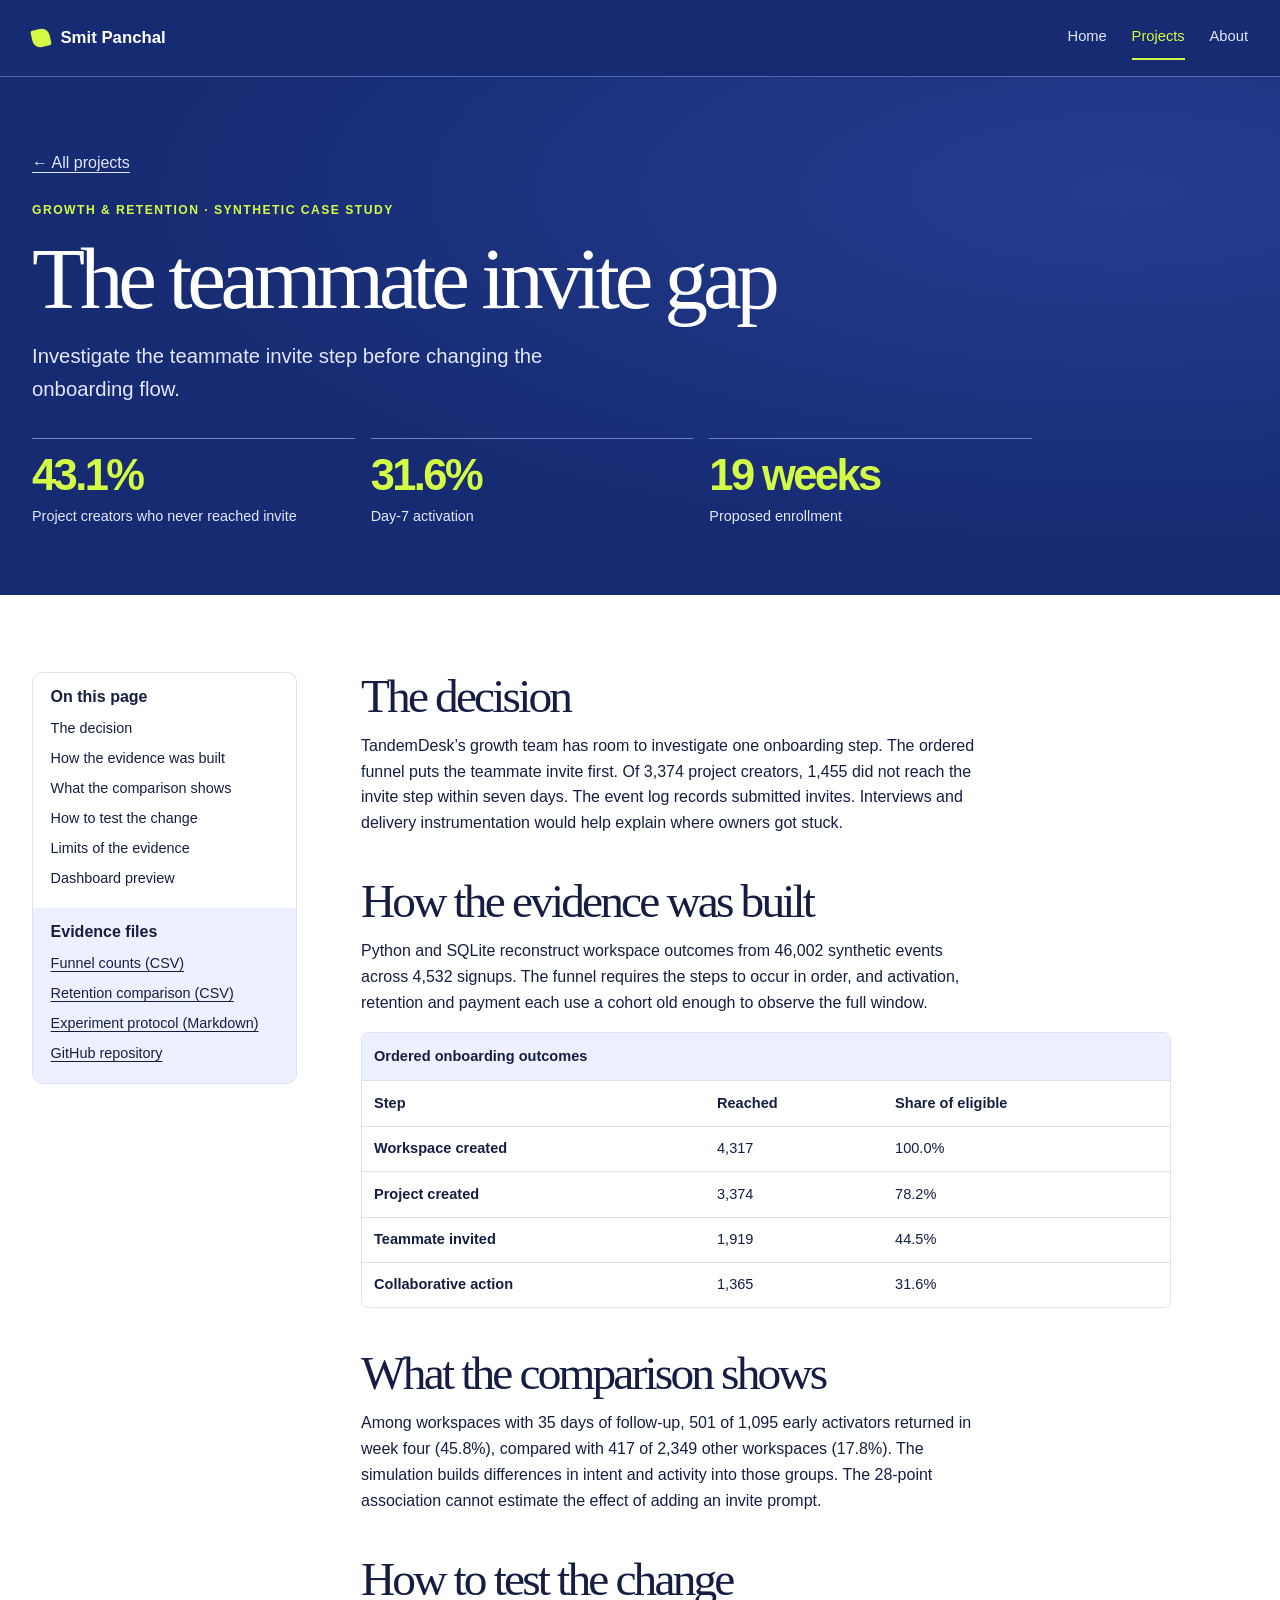
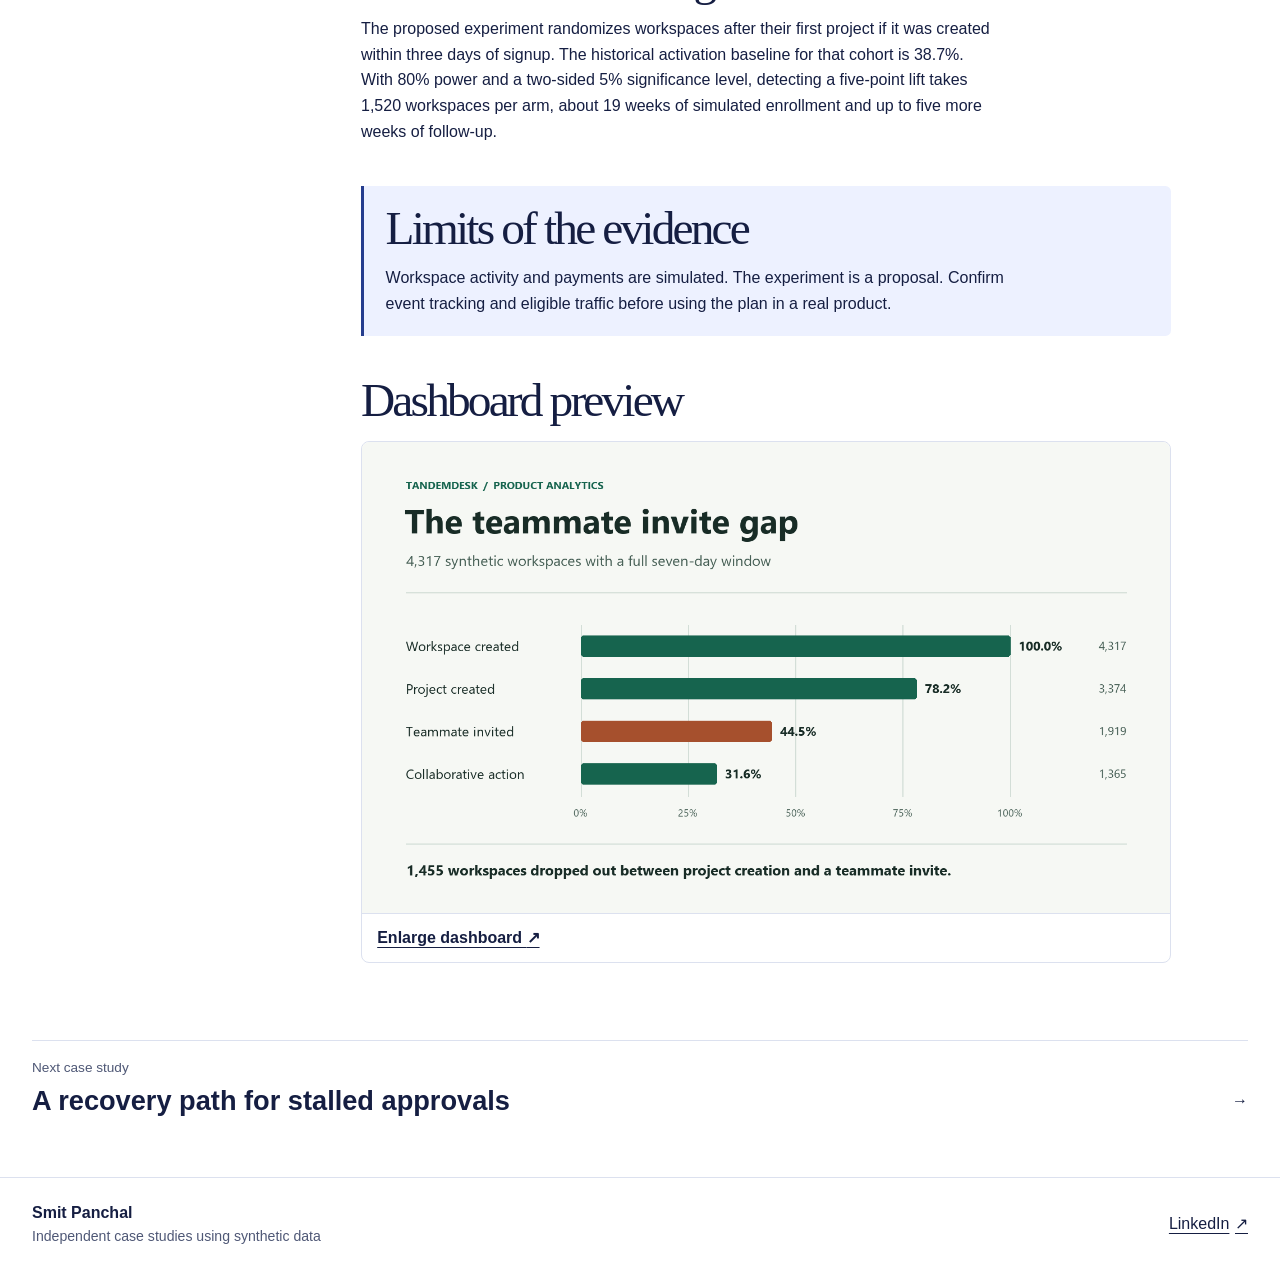
==== growth-retention.html @ 5a7a0948 "Add portfolio source and evidence" ====
<!doctype html>
<html lang="en">
<head>
  <meta charset="utf-8">
  <meta name="viewport" content="width=device-width, initial-scale=1">
  <title>The teammate invite gap | Smit Panchal</title>
  <meta name="description" content="Trace seven-day onboarding, compare later workspace retention, and size a proposed teammate invite experiment.">
  <meta property="og:title" content="The teammate invite gap | Smit Panchal">
  <meta property="og:description" content="Trace seven-day onboarding, compare later workspace retention, and size a proposed teammate invite experiment.">
  <meta property="og:type" content="article">
  <meta property="og:site_name" content="Smit Panchal · AI Business Analyst">
  <link rel="canonical" href="https://itssmit1773-code.github.io/portfolio/growth-retention.html">
  <meta property="og:url" content="https://itssmit1773-code.github.io/portfolio/growth-retention.html">
  <meta property="og:image" content="https://itssmit1773-code.github.io/portfolio/assets/growth-dashboard.png">
  <meta property="og:image:alt" content="Dashboard screenshot showing synthetic case study data">
  <meta name="twitter:card" content="summary_large_image">
  <meta name="theme-color" content="#172B72">
  <link rel="icon" href="assets/favicon.png" type="image/png">
  <link rel="stylesheet" href="assets/site.css">
  <script src="assets/profile.js" defer></script>
</head>
<body data-page="growth-retention">
  <a class="skip" href="#main">Skip to content</a>
  <header class="site-header">
    <div class="wrap header-inner">
      <a class="brand" href="index.html"><span class="brand-mark" aria-hidden="true"></span>Smit Panchal</a>
      <nav aria-label="Main navigation">
        <a href="index.html">Home</a>
        <a href="projects.html" aria-current="location">Projects</a>
        <a href="about.html">About</a>
      </nav>
    </div>
  </header>
  <main id="main" tabindex="-1">

    <section class="case-top dark" data-accent="0">
      <div class="wrap case-hero">
        <a class="crumb" href="projects.html">← All projects</a>
        <p class="eyebrow">Growth & retention · Synthetic case study</p>
        <h1>The teammate invite gap</h1>
        <p class="intro">Investigate the teammate invite step before changing the onboarding flow.</p>
        <dl class="facts"><div><dt>Project creators who never reached invite</dt><dd>43.1%</dd></div><div><dt>Day-7 activation</dt><dd>31.6%</dd></div><div><dt>Proposed enrollment</dt><dd>19 weeks</dd></div></dl>
      </div>
    </section>
    <div class="wrap section case-grid" data-accent="0">
      <aside class="side" aria-label="Case study navigation and evidence">
        <nav class="case-nav" aria-label="In this case study">
          <h2>On this page</h2>
          <ul>
            <li><a href="#decision">The decision</a></li>
            <li><a href="#evidence">How the evidence was built</a></li>
            <li><a href="#retention">What the comparison shows</a></li>
            <li><a href="#experiment">How to test the change</a></li>
            <li><a href="#limits">Limits of the evidence</a></li>
            <li><a href="#dashboard">Dashboard preview</a></li>
          </ul>
        </nav>
        <section class="evidence" aria-labelledby="evidence-files">
          <h2 id="evidence-files">Evidence files</h2>
          <ul>
            <li><a href="assets/onboarding-funnel.csv" download>Funnel counts (CSV)</a></li>
            <li><a href="assets/retention-by-activation.csv" download>Retention comparison (CSV)</a></li>
            <li><a href="assets/experiment-protocol.md" download>Experiment protocol (Markdown)</a></li>
            <li><a href="https://github.com/itssmit1773-code/product-growth-retention">GitHub repository</a></li>
          </ul>
        </section>
      </aside>
      <article class="case-article">
        <section id="decision">
          <h2>The decision</h2>
          <p>TandemDesk’s growth team has room to investigate one onboarding step. The ordered funnel puts the teammate invite first. Of 3,374 project creators, 1,455 did not reach the invite step within seven days. The event log records submitted invites. Interviews and delivery instrumentation would help explain where owners got stuck.</p>
        </section>
        <section id="evidence">
          <h2>How the evidence was built</h2>
          <p>Python and SQLite reconstruct workspace outcomes from 46,002 synthetic events across 4,532 signups. The funnel requires the steps to occur in order, and activation, retention and payment each use a cohort old enough to observe the full window.</p>
          <div class="table-wrap" tabindex="0" role="region" aria-label="Ordered onboarding outcomes"><table><caption>Ordered onboarding outcomes</caption><thead><tr><th scope="col">Step</th><th scope="col">Reached</th><th scope="col">Share of eligible</th></tr></thead><tbody><tr><th scope="row">Workspace created</th><td>4,317</td><td>100.0%</td></tr><tr><th scope="row">Project created</th><td>3,374</td><td>78.2%</td></tr><tr><th scope="row">Teammate invited</th><td>1,919</td><td>44.5%</td></tr><tr><th scope="row">Collaborative action</th><td>1,365</td><td>31.6%</td></tr></tbody></table></div>
        </section>
        <section id="retention">
          <h2>What the comparison shows</h2>
          <p>Among workspaces with 35 days of follow-up, 501 of 1,095 early activators returned in week four (45.8%), compared with 417 of 2,349 other workspaces (17.8%). The simulation builds differences in intent and activity into those groups. The 28-point association cannot estimate the effect of adding an invite prompt.</p>
        </section>
        <section id="experiment">
          <h2>How to test the change</h2>
          <p>The proposed experiment randomizes workspaces after their first project if it was created within three days of signup. The historical activation baseline for that cohort is 38.7%. With 80% power and a two-sided 5% significance level, detecting a five-point lift takes 1,520 workspaces per arm, about 19 weeks of simulated enrollment and up to five more weeks of follow-up.</p>
        </section>
        <section id="limits" class="notice">
          <h2>Limits of the evidence</h2>
          <p>Workspace activity and payments are simulated. The experiment is a proposal. Confirm event tracking and eligible traffic before using the plan in a real product.</p>
        </section>
        <section id="dashboard">
          <h2>Dashboard preview</h2>
          <figure class="screenshot">
            <a class="dashboard-preview" href="assets/growth-dashboard.png" data-preview>
              <img src="assets/growth-dashboard.png" width="1440" height="840" alt="TandemDesk dashboard showing the seven-day onboarding funnel and the teammate invite drop-off." loading="lazy" decoding="async">
              <span>Enlarge dashboard <span aria-hidden="true">↗</span></span>
            </a>
          </figure>
        </section>
      </article>
    </div>
    <nav class="wrap next-project" aria-label="Next case study">
      <a href="voice-of-customer.html"><span>Next case study</span><strong>A recovery path for stalled approvals</strong><span class="link-arrow" aria-hidden="true">→</span></a>
    </nav>
    <dialog class="preview-dialog" aria-labelledby="preview-title">
      <div class="dialog-bar">
        <h2 id="preview-title">Dashboard preview</h2>
        <a class="full-image">Open image file</a>
        <form method="dialog"><button type="submit" autofocus>Close <span aria-hidden="true">×</span></button></form>
      </div>
      <div class="dialog-image"></div>
    </dialog>
  </main>
  <footer class="site-footer">
    <div class="wrap foot-inner">
      <p><strong>Smit Panchal</strong><span>Independent case studies using synthetic data</span></p>
      <a href="https://www.linkedin.com/in/smitpanchal17">LinkedIn <span aria-hidden="true">↗</span></a>
    </div>
  </footer>
</body>
</html>
---- assets/site.css ----
:root {
  color-scheme: light;
  --paper: #ffffff;
  --white: #ffffff;
  --ink: #151e42;
  --muted: #4f5876;
  --line: #dce1ef;
  --blue: #172b72;
  --blue-light: #e0e8ff;
  --lime: #d4fb45;
  --accent: #253d8e;
  --wash: #edf1ff;
  --display: "Instrument Serif", Georgia, serif;
  --body: "Instrument Sans", "Segoe UI", sans-serif;
  font-family: var(--body);
}
* { box-sizing: border-box; }
body { margin: 0; background: var(--paper); color: var(--ink); font-size: 1rem; line-height: 1.62; }
[hidden] { display: none !important; }
a { color: inherit; text-underline-offset: .23em; }
a:hover { text-decoration-thickness: 2px; }
:focus-visible { outline: 3px solid var(--blue); outline-offset: 4px; }
.dark :focus-visible, .site-header :focus-visible { outline-color: var(--lime); }
img { display: block; max-width: 100%; height: auto; }
.wrap { width: min(1220px, calc(100% - 4rem)); margin-inline: auto; }
.skip { position: fixed; inset: .5rem auto auto .5rem; transform: translateY(-150%); z-index: 4; background: var(--lime); color: var(--ink); padding: .65rem 1rem; }
.skip:focus { transform: none; }
.site-header, .dark { color: var(--white); background: var(--blue); }
.site-header { border-bottom: 1px solid #5267a8; }
.header-inner, .foot-inner { display: flex; align-items: center; justify-content: space-between; gap: .35rem 1.75rem; flex-wrap: wrap; }
.header-inner { min-height: 76px; padding-block: .45rem; }
.brand { display: inline-flex; gap: .65rem; align-items: center; font-weight: 700; text-decoration: none; font-size: 1.05rem; min-height: 44px; }
.brand-mark { width: 18px; height: 18px; background: var(--lime); border-radius: 2px 8px 2px 8px; transform: rotate(-13deg); }
.site-header nav { display: flex; gap: .2rem 1.55rem; }
.site-header nav a { display: grid; place-items: center; min-height: 44px; text-decoration: none; border-bottom: 2px solid transparent; color: var(--blue-light); font-size: .92rem; }
.site-header nav a:hover, .site-header nav [aria-current] { color: var(--lime); border-color: var(--lime); }
h1, h2, h3, p { margin: 0 0 1rem; }
h1, h2, h3 { text-wrap: balance; }
h1, h2 { font-family: var(--display); font-weight: 400; letter-spacing: -.06em; line-height: 1.02; }
h1 { font-size: clamp(3.45rem, 7.8vw, 7rem); }
h2 { font-size: clamp(2.15rem, 4.7vw, 3.65rem); }
h3 { font-size: clamp(1.37rem, 2.15vw, 1.75rem); letter-spacing: -.045em; line-height: 1.16; }
.eyebrow { color: var(--accent); font-weight: 750; font-size: .76rem; text-transform: uppercase; letter-spacing: .12em; margin-bottom: .9rem; }
.dark .eyebrow { color: var(--lime); }
.intro { font-size: clamp(1.07rem, 2.1vw, 1.27rem); max-width: 48ch; color: var(--muted); }
.dark .intro { color: var(--blue-light); }
.hero-grid { display: grid; grid-template-columns: minmax(0, 1fr) minmax(0, 1fr); align-items: center; gap: 1rem 2rem; padding-block: clamp(2.65rem, 4.5vw, 4.75rem); }
.home-hero { position: relative; isolation: isolate; border-bottom: 1px solid var(--line); }
.home-hero::before {
  position: absolute; inset: 0; z-index: -1; content: "";
  background: var(--blue);
  clip-path: polygon(57% 0, 100% 0, 100% 100%, 47% 100%);
}
.hero-copy { padding-right: clamp(0rem, 2vw, 2rem); }
.hero-copy h1 {
  margin-bottom: 1.25rem; font-family: var(--body); font-weight: 750;
  font-size: clamp(3rem, 5.45vw, 5.5rem); letter-spacing: -.065em;
}
.hero-copy .intro { max-width: 40ch; }
.actions { display: flex; align-items: center; gap: .5rem 1.5rem; flex-wrap: wrap; margin-top: 1.55rem; }
.actions a { min-height: 44px; display: inline-flex; align-items: center; gap: .65rem; font-weight: 700; }
.button { display: inline-flex; gap: 1.25rem; justify-content: space-between; padding: .65rem 1.05rem; border: 1px solid var(--blue); border-radius: .36rem; background: var(--lime); color: var(--blue); text-decoration: none; }
.button:hover { background: #e6ff86; }
.link-arrow { display: inline-block; transition: transform .2s ease; }
a:hover .link-arrow, a:focus-visible .link-arrow { transform: translateX(.24rem); }

.hero-art { height: clamp(315px, 36vw, 450px); display: grid; place-items: center; position: relative; isolation: isolate; overflow: hidden; }
.art-grid { position: absolute; inset: 4%; background-image: radial-gradient(#9badf0 1px, transparent 1px); background-size: 19px 19px; opacity: .55; mask-image: radial-gradient(ellipse, #000 34%, transparent 73%); }
.scene { position: relative; width: 310px; height: 224px; perspective: 850px; display: grid; place-items: center; }
.chart-plane { position: relative; width: 295px; height: 162px; transform-style: preserve-3d; transform: rotateX(57deg) rotateZ(-33deg); transition: transform .55s cubic-bezier(.2,.65,.3,1); background: repeating-linear-gradient(0deg, transparent 0 26px, #6276b7 26px 27px), repeating-linear-gradient(90deg, #263c87 0 26px, #6276b7 26px 27px); border: 1px solid #8196dd; box-shadow: 12px 28px 0 #0c1b50, 14px 32px 50px #0c1b50; }
.cube { --depth: 49px; width: 46px; height: var(--depth); position: absolute; bottom: 50px; transform-style: preserve-3d; }
.cube i, .cube b, .cube em { position: absolute; display: block; backface-visibility: visible; }
.cube i { inset: auto 0 0; height: var(--height); background: var(--front); transform: rotateX(-90deg); transform-origin: bottom; }
.cube b { inset: 0 0 0 auto; width: var(--height); background: var(--edge); transform: rotateY(90deg); transform-origin: right; }
.cube em { inset: 0; background: var(--top); transform: translateZ(var(--height)); border: 1px solid #ffffff4f; }
.cube-one { left: 26px; --height: 49px; --front: #5776d2; --edge: #3f58ad; --top: #91a9f2; }
.cube-two { left: 91px; --height: 82px; --front: #7795e8; --edge: #4b69c4; --top: #adc0ff; }
.cube-three { left: 156px; --height: 116px; --front: #9fb6f0; --edge: #667fc9; --top: #e0e8ff; }
.cube-four { left: 221px; --height: 149px; --front: #b5db31; --edge: #86a924; --top: var(--lime); }
@media (hover: hover) and (pointer: fine) {
  .hero-art:hover .chart-plane { transform: rotateX(52deg) rotateZ(-29deg); }
}
.section { padding-block: clamp(2.8rem, 6vw, 5.2rem); }
.section-title { display: flex; align-items: baseline; justify-content: space-between; flex-wrap: wrap; gap: .2rem 1.5rem; margin-bottom: 1.3rem; }
.section-title p { color: var(--muted); }
.work-list { display: grid; grid-template-columns: repeat(3, minmax(0, 1fr)); gap: 1.05rem; }
[data-accent="1"] { --accent: #4052a6; --wash: #f0f2ff; }
[data-accent="2"] { --accent: #304d77; --wash: #edf4fc; }
.work-card { display: flex; flex-direction: column; position: relative; background: var(--white); border: 1px solid var(--line); border-radius: .72rem; transition: border-color .24s ease, box-shadow .24s ease; }
.work-card:hover, .work-card:focus-within { border-color: var(--accent); box-shadow: 0 13px 28px #172b7217; }
.work-card h3 a, .project-row h2 a { text-decoration: none; }
.work-card h3 a::after, .project-row h2 a::after { position: absolute; inset: 0; content: ""; border-radius: inherit; }
.work-card h3 a:hover, .project-row h2 a:hover { text-decoration: underline; text-decoration-thickness: .05em; }
.work-copy { padding: 1.35rem 3rem 1.15rem 1.3rem; }
.work-copy p:not(.eyebrow), .project-result p:last-child { color: var(--muted); }
.card-arrow { position: absolute; display: grid; place-items: center; border: 1px solid var(--line); background: var(--white); color: var(--ink); border-radius: 100%; width: 2.15rem; height: 2.15rem; inset: auto .75rem .8rem auto; transition: background .24s ease, color .24s ease, transform .24s ease; }
.work-card:hover .card-arrow, .work-card:focus-within .card-arrow, .project-row:hover .card-arrow, .project-row:focus-within .card-arrow { background: var(--accent); color: white; transform: translate(2px, -2px); }
.mini-chart { min-height: 236px; display: flex; flex-direction: column; background: var(--wash); margin: 0; padding: 1.2rem; border-radius: .65rem .65rem 0 0; }
.mini-chart figcaption { font-weight: 750; margin-bottom: .52rem; }
.bar-list { padding: 0; margin: 0; list-style: none; display: grid; gap: .37rem; font-size: .82rem; }
.bar-label { display: flex; justify-content: space-between; gap: .5rem; }
.bar-label strong, td { font-variant-numeric: tabular-nums; }
.track { display: block; background: #172b7220; height: .29rem; border-radius: 1rem; margin-top: .17rem; }
.fill { display: block; background: var(--accent); height: 100%; border-radius: inherit; }
[data-amount="100.00"] { width: 100.00%; }
[data-amount="78.16"] { width: 78.16%; }
[data-amount="44.45"] { width: 44.45%; }
[data-amount="31.62"] { width: 31.62%; }
[data-amount="25.30"] { width: 25.30%; }
[data-amount="18.93"] { width: 18.93%; }
[data-amount="13.70"] { width: 13.70%; }
[data-amount="0.57"] { width: 0.57%; }
[data-amount="0.00"] { width: 0.00%; }
[data-amount="44.10"] { width: 44.10%; }
.mini-chart .quiet { color: var(--muted); font-size: .78rem; margin: auto 0 0; padding-top: .62rem; }
.project-list { border-top: 1px solid var(--line); margin-top: 2.4rem; }
.project-row { display: grid; grid-template-columns: 1fr .9fr; gap: 1rem 2rem; position: relative; border-bottom: 1px solid var(--line); padding: 1.5rem 3.3rem 1.5rem 1rem; transition: background .24s ease; }
.project-row:hover, .project-row:focus-within { background: var(--wash); }
.project-row h2 { font-size: clamp(2rem, 4.2vw, 3.25rem); margin-bottom: .65rem; }
.project-row .card-arrow { inset: 1.5rem .6rem auto auto; }
.project-row .method { font-size: .88rem; color: var(--muted); }
.project-row p:last-child { margin-bottom: 0; }

.case-top { background: radial-gradient(ellipse at 88% 22%, #233c8e, var(--blue) 65%); }
.case-hero { padding-block: clamp(2rem, 5vw, 4.5rem); }
.case-hero h1 { max-width: 20ch; font-size: clamp(3rem, 6.8vw, 6rem); }
.crumb { display: inline-flex; align-items: center; min-height: 44px; margin-bottom: 1rem; color: var(--blue-light); }
.facts { display: grid; grid-template-columns: repeat(3, minmax(0, 1fr)); gap: .55rem 1rem; margin: 2rem 0 0; max-width: 1000px; }
.facts div { display: flex; flex-direction: column-reverse; justify-content: flex-end; border-top: 1px solid #6d80bc; padding-block: .75rem .15rem; }
.facts dt { font-size: .9rem; color: var(--blue-light); }
.facts dd { margin: 0 0 .35rem; color: var(--lime); font-size: clamp(1.55rem, 3.4vw, 2.9rem); letter-spacing: -.06em; font-weight: 650; line-height: 1.12; }
.case-grid { display: grid; grid-template-columns: minmax(0, 265px) minmax(0, 1fr); gap: 2rem clamp(2rem, 5vw, 5rem); align-items: start; }
.case-article { max-width: 810px; }
.case-article > section { scroll-margin-top: 1.25rem; }
.case-article > section + section { margin-top: 2.55rem; }
.case-article p { max-width: 71ch; }
.case-article h2 { font-size: clamp(2rem, 3.7vw, 3.1rem); margin-bottom: .8rem; }
.side { border: 1px solid var(--line); border-radius: .62rem; background: var(--white); }
.side nav, .side section { padding: .9rem 1.1rem; }
.side h2 { font: 700 1rem/1.25 var(--body); letter-spacing: 0; margin-bottom: .4rem; }
.side ul { padding: 0; margin: 0; list-style: none; }
.side a { display: inline-flex; align-items: center; min-height: 30px; font-size: .9rem; }
.case-nav a { text-decoration: none; }
.case-nav a:hover { text-decoration: underline; }
.evidence { background: var(--wash); border-radius: 0 0 .58rem .58rem; }
.notice { padding: 1.15rem 1.35rem; background: var(--wash); border-left: 3px solid var(--accent); border-radius: 0 .35rem .35rem 0; }
.notice p:last-child { margin-bottom: 0; }
.table-wrap { overflow: auto; border: 1px solid var(--line); border-radius: .45rem; margin-block: 1rem; }
table { border-collapse: collapse; width: 100%; background: var(--white); font-size: .91rem; }
caption { padding: .75rem; font-weight: 750; text-align: left; background: var(--wash); }
td, th { padding: .65rem .75rem; border-top: 1px solid var(--line); text-align: left; vertical-align: top; }
.screenshot { margin: 1rem 0 0; }
.dashboard-preview { display: block; border: 1px solid var(--line); border-radius: .5rem; background: var(--white); color: var(--ink); }
.dashboard-preview img { border-radius: .47rem .47rem 0 0; width: 100%; }
.dashboard-preview > span { display: block; padding: .68rem .95rem; font-weight: 700; border-top: 1px solid var(--line); }
.preview-dialog { color: var(--ink); width: min(95vw, 1400px); max-height: 94vh; padding: 0; background: var(--white); border: 1px solid var(--line); border-radius: .65rem; overflow: hidden; }
.preview-dialog[open] { display: flex; flex-direction: column; }
.preview-dialog::backdrop { background: #101d49dc; }
.dialog-bar { display: flex; gap: .35rem 1rem; flex-wrap: wrap; align-items: center; padding: .55rem 1rem; border-bottom: 1px solid var(--line); }
.dialog-bar h2 { font: 700 1rem/1.2 var(--body); letter-spacing: 0; margin: 0 auto 0 0; }
.dialog-bar button { border: 1px solid var(--line); border-radius: .3rem; padding: .35rem .7rem; min-height: 44px; background: var(--paper); color: inherit; cursor: pointer; font: 650 .92rem var(--body); }
.dialog-image { overflow: auto; }
.dialog-image img { margin-inline: auto; }
.next-project { border-top: 1px solid var(--line); margin-bottom: 2.4rem; }
.next-project a { display: grid; grid-template-columns: 1fr auto; align-items: center; padding: 1rem 0; text-decoration: none; }
.next-project a span:first-child { grid-column: 1 / -1; color: var(--muted); font-size: .85rem; }
.next-project strong { font-size: clamp(1.25rem, 3vw, 1.7rem); }
.next-project a:hover strong { text-decoration: underline; }
.about-grid { display: grid; grid-template-columns: 1fr .73fr; align-items: start; gap: 2rem clamp(2rem, 7vw, 6rem); }
.about-copy > p { max-width: 56ch; }
.about-methods { padding: clamp(1.25rem, 3vw, 2.2rem); border: 1px solid var(--line); border-radius: .65rem; background: var(--wash); }
.about-methods h2 { font-size: clamp(1.9rem, 3.2vw, 2.8rem); }
.about-methods dl { margin-bottom: 0; }
.about-methods dt { font-weight: 750; }
.about-methods dd { margin: .18rem 0 0; color: var(--muted); }
.about-methods dl div { border-top: 1px solid var(--line); padding-block: .7rem; }
.site-footer { border-top: 1px solid var(--line); }
.foot-inner { padding-block: 1.35rem; }
.foot-inner p { margin: 0; }
.foot-inner p span { display: block; color: var(--muted); font-size: .88rem; }
.foot-inner a { display: inline-flex; min-height: 44px; align-items: center; gap: .35rem; }
@media (prefers-reduced-motion: no-preference) {
  .reveal { animation: reveal .48s ease-out both; }
  @keyframes reveal {
    from { opacity: .72; transform: translateY(8px); }
    to { opacity: 1; transform: translateY(0); }
  }
  .reveal:focus-within { animation: none; }
}
@media (prefers-reduced-motion: reduce) {
  *, *::before, *::after { animation: none !important; transition: none !important; }
  .hero-art:hover .chart-plane { transform: rotateX(57deg) rotateZ(-33deg); }
  a:hover .link-arrow, a:focus-visible .link-arrow, .work-card:hover .card-arrow, .work-card:focus-within .card-arrow, .project-row:hover .card-arrow, .project-row:focus-within .card-arrow { transform: none; }
}
@media (min-width: 970px) and (min-height: 780px) {
  .side { position: sticky; top: 1.25rem; }
}
@media (max-width: 920px) {
  .work-list { grid-template-columns: 1fr; }
  .work-card { display: grid; grid-template-columns: minmax(0, .9fr) minmax(0, 1fr); }
  .mini-chart { min-height: auto; border-radius: .65rem 0 0 .65rem; }
}
@media (max-width: 720px) {
  .wrap { width: calc(100% - 2.4rem); }
  .hero-grid, .case-grid, .about-grid { grid-template-columns: 1fr; }
  .hero-grid { gap: 1.8rem; padding-block: 2.8rem 0; }
  .home-hero::before { display: none; }
  .hero-copy { padding-right: 0; }
  .hero-art { height: 260px; margin-inline: -1.2rem; background: var(--blue); clip-path: polygon(0 9%, 100% 0, 100% 100%, 0 100%); }
  .scene { scale: .76; translate: 0 11px; }
  .side { display: grid; grid-template-columns: 1fr 1fr; }
  .side a { min-height: 34px; }
  .evidence { border-radius: 0 .58rem .58rem 0; }
  .project-row { grid-template-columns: 1fr; gap: .7rem; padding-left: 0; }
}
@media (max-width: 490px) {
  .header-inner { gap: 0 1rem; min-height: 58px; }
  .site-header nav { gap: .75rem; }
  .brand { gap: .4rem; font-size: .95rem; }
  .brand-mark { width: 13px; height: 13px; }
  .site-header nav a { font-size: .85rem; }
  .work-card { display: flex; }
  .work-copy { order: -1; }
  .work-card .card-arrow { inset: 1rem .75rem auto auto; }
  .mini-chart { border-radius: 0 0 .65rem .65rem; }
  .facts { grid-template-columns: 1fr; margin-top: 1.4rem; }
  .facts div { flex-direction: row-reverse; justify-content: flex-end; gap: .6rem; align-items: baseline; }
  .facts dd { flex: 0 0 auto; }
  .side { grid-template-columns: 1fr; }
  .evidence { border-radius: 0 0 .58rem .58rem; }
  th, td { padding: .48rem .42rem; font-size: .82rem; }
  .hero-art { height: 235px; }
  .scene { scale: .69; translate: 0 14px; }
  .about-grid { padding-top: 2.4rem; }
}
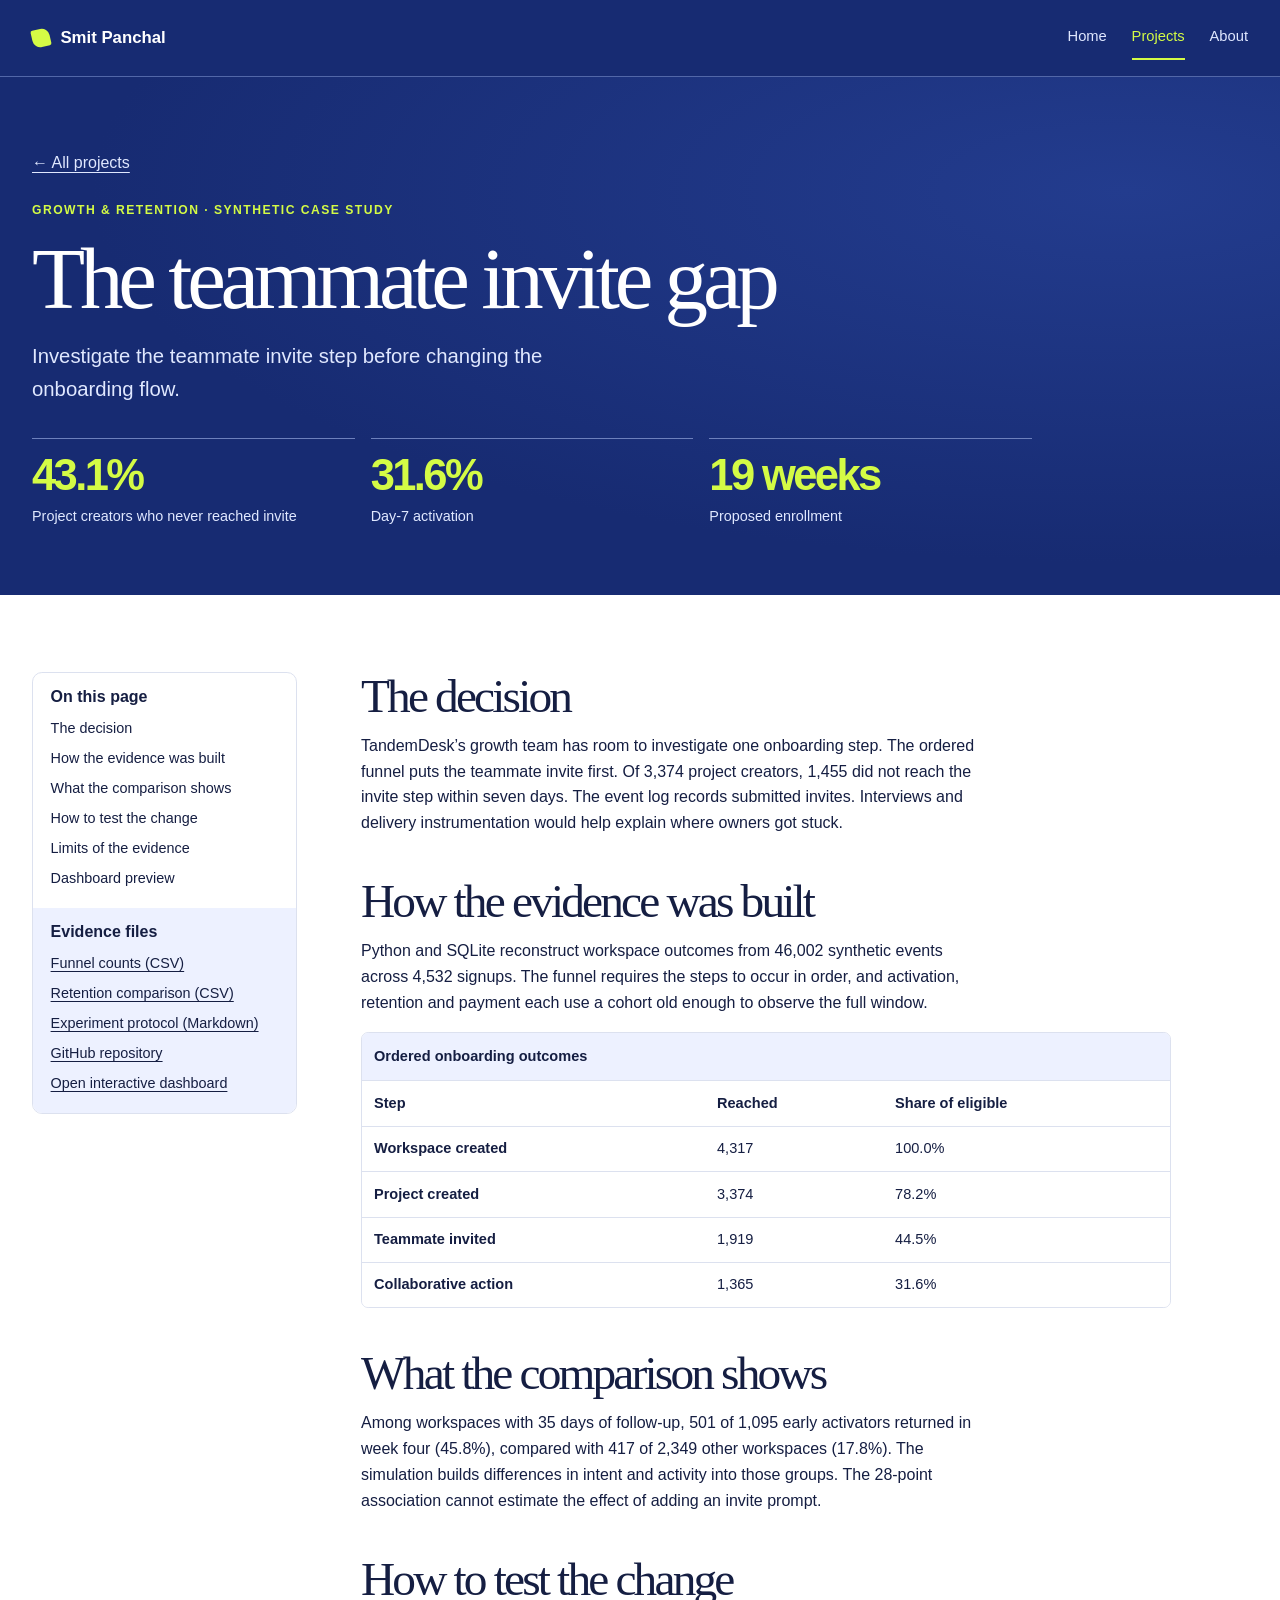
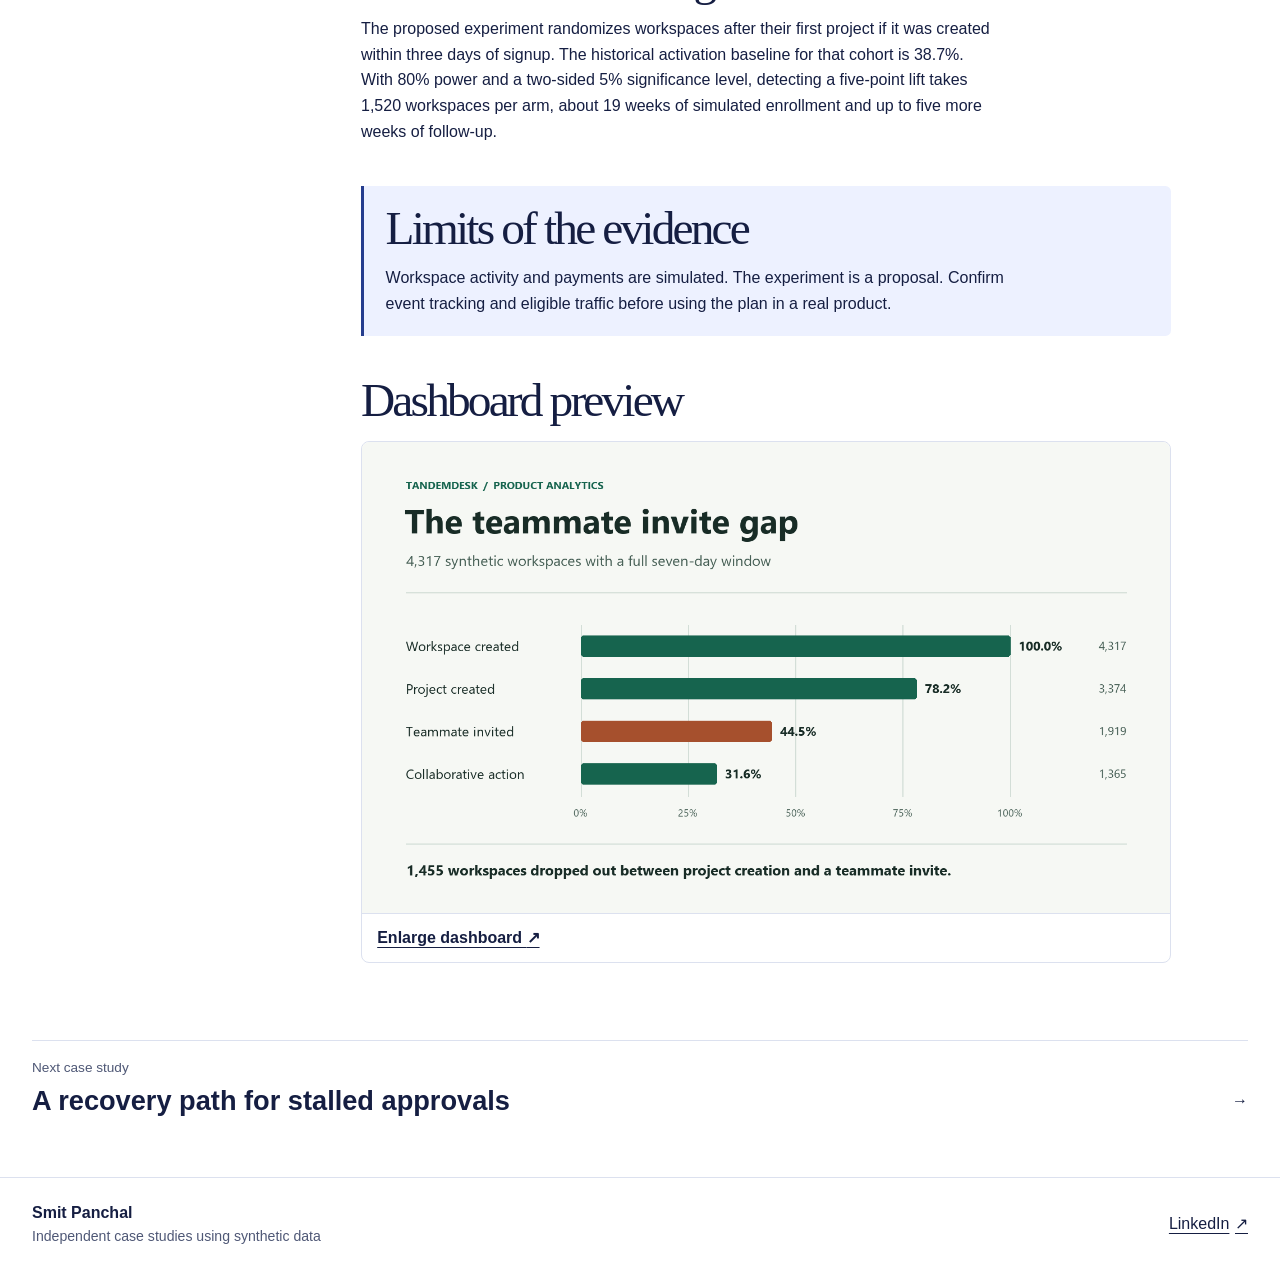
==== commit ab56b42c: "Link the live portfolio and dashboards" ====
--- a/growth-retention.html
+++ b/growth-retention.html
@@ -61,7 +61,8 @@
             <li><a href="assets/onboarding-funnel.csv" download>Funnel counts (CSV)</a></li>
             <li><a href="assets/retention-by-activation.csv" download>Retention comparison (CSV)</a></li>
             <li><a href="assets/experiment-protocol.md" download>Experiment protocol (Markdown)</a></li>
-            <li><a href="https://github.com/itssmit1773-code/product-growth-retention">GitHub repository</a></li>
+            <li><a href="https://github.com/itssmit1773-code/product-growth-retention">GitHub repository</a></li>
+            <li><a href="https://stn7u3hopbwfaxrcwduksm.streamlit.app/">Open interactive dashboard</a></li>
           </ul>
         </section>
       </aside>
